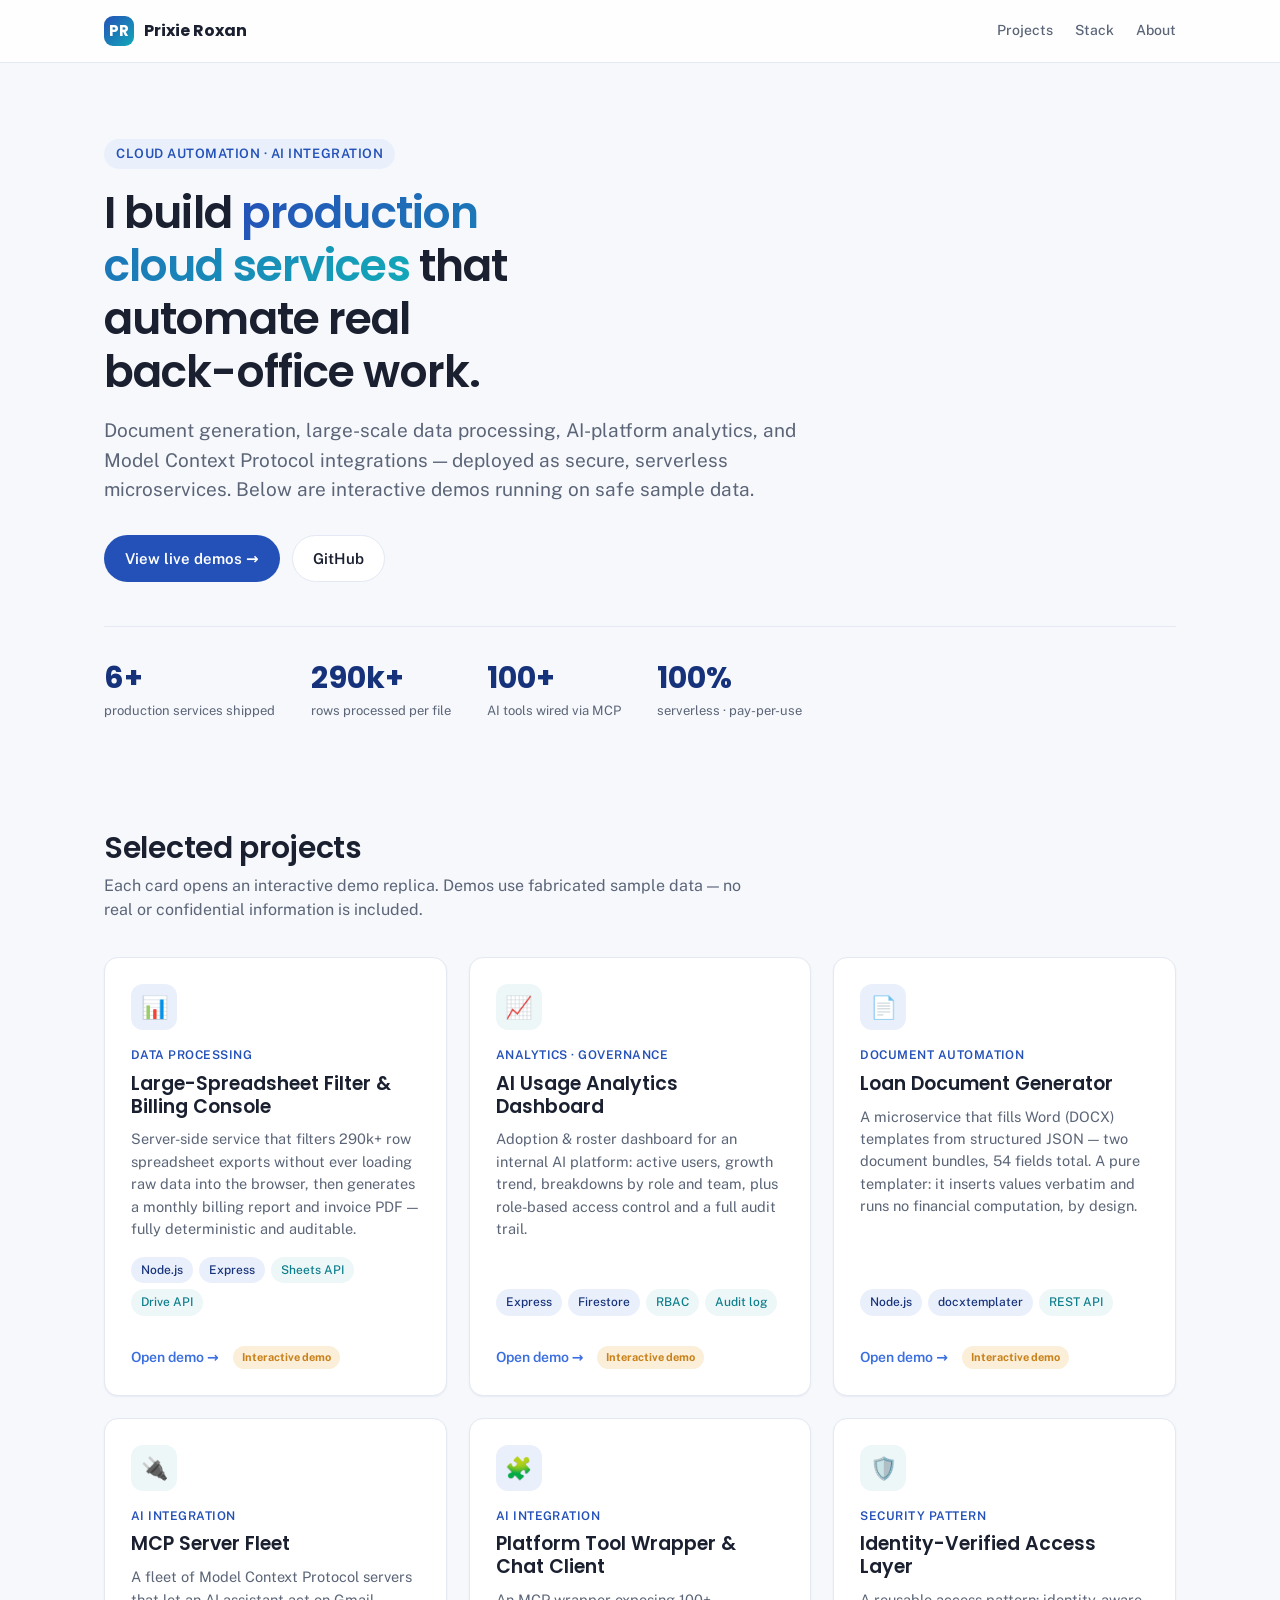
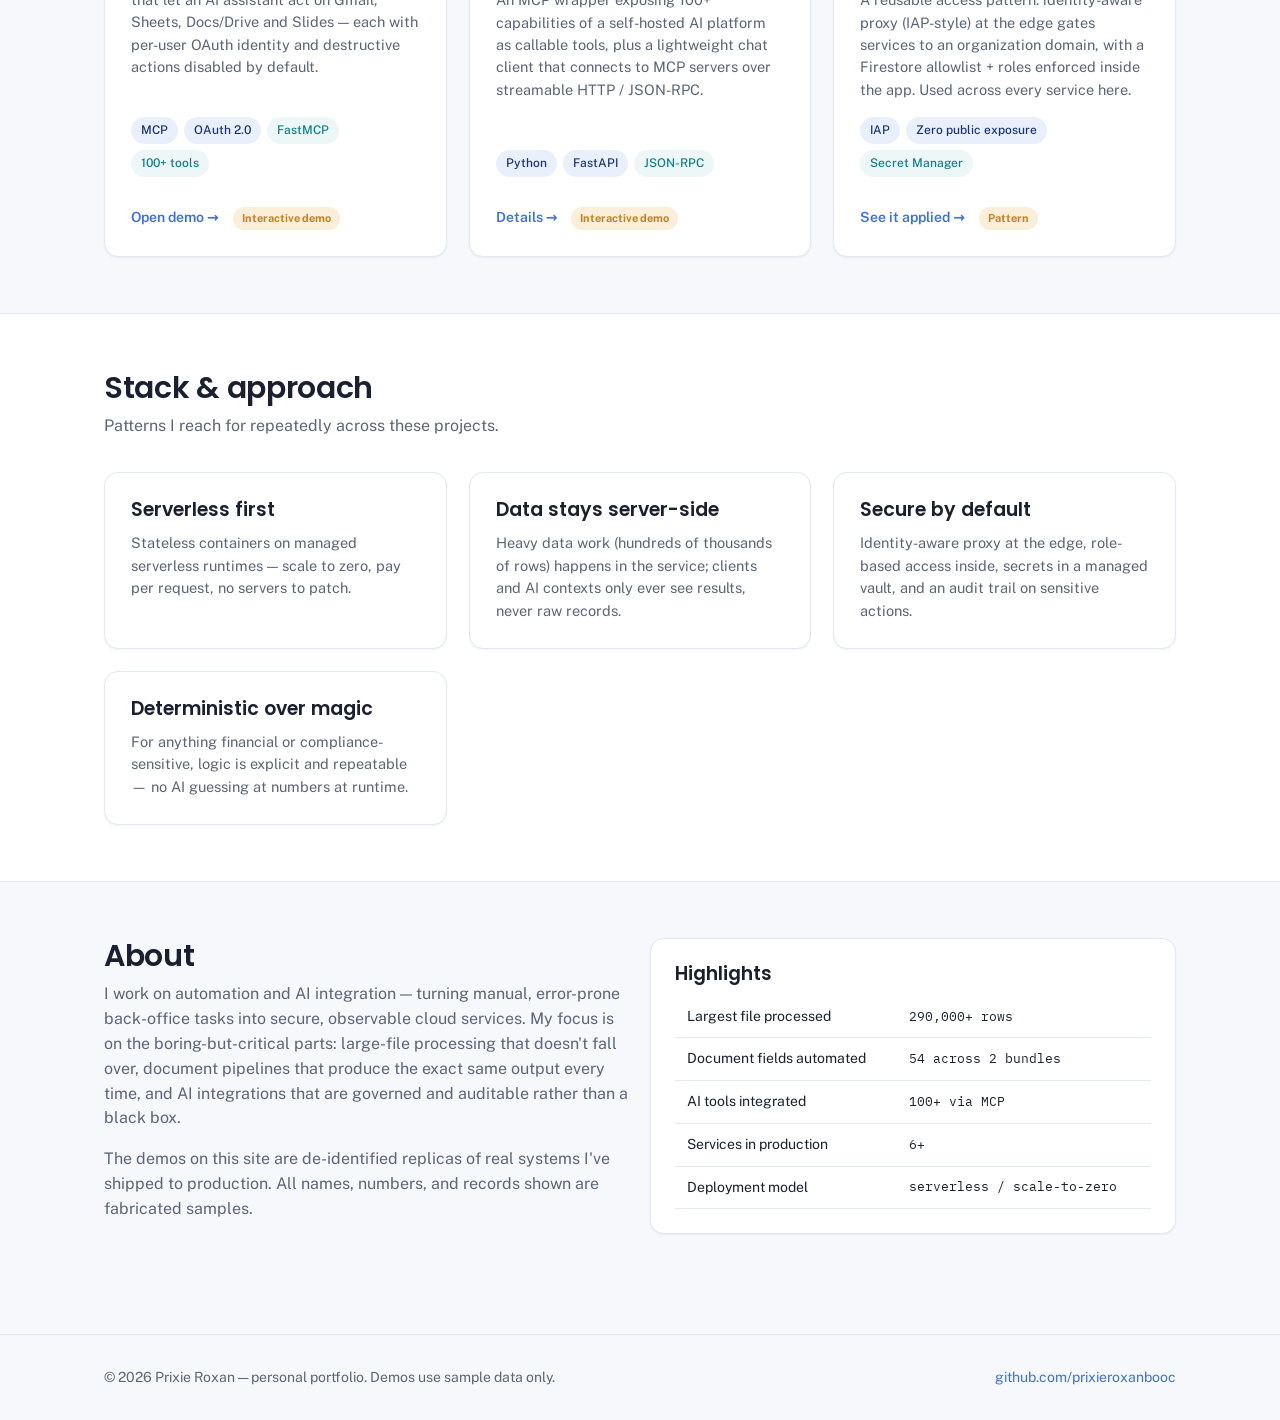
==== index.html @ 34a710b3 "Portfolio showcase: interactive demos (sample data only) Co-Authored-By: Claude Opus 4.8 (1M context" ====
<!DOCTYPE html>
<html lang="en">
<head>
<meta charset="utf-8">
<meta name="viewport" content="width=device-width, initial-scale=1">
<title>Prixie Roxan — Cloud Automation & AI Integration Portfolio</title>
<meta name="description" content="A portfolio of production cloud services, automation pipelines, and AI tool integrations — interactive demos with sample data.">
<link rel="preconnect" href="https://fonts.googleapis.com">
<link href="https://fonts.googleapis.com/css2?family=Poppins:wght@500;600;700&family=Public+Sans:wght@400;500;600&family=IBM+Plex+Mono:wght@400;500&display=swap" rel="stylesheet">
<link rel="stylesheet" href="styles.css">
</head>
<body>

<nav class="nav">
  <div class="wrap">
    <div class="brand"><span class="mark">PR</span> Prixie&nbsp;Roxan</div>
    <div class="nav-links">
      <a href="#projects">Projects</a>
      <a href="#stack">Stack</a>
      <a href="#about">About</a>
    </div>
  </div>
</nav>

<header class="hero">
  <div class="wrap">
    <span class="eyebrow">Cloud Automation · AI Integration</span>
    <h1>I build <span class="grad">production cloud services</span> that automate real back-office work.</h1>
    <p class="lead">Document generation, large-scale data processing, AI-platform analytics, and Model Context Protocol integrations — deployed as secure, serverless microservices. Below are interactive demos running on safe sample data.</p>
    <div class="cta">
      <a class="btn btn-primary" href="#projects">View live demos →</a>
      <a class="btn btn-ghost" href="https://github.com/prixieroxanbooc" target="_blank" rel="noopener">GitHub</a>
    </div>
    <div class="stats">
      <div class="stat"><div class="n">6+</div><div class="l">production services shipped</div></div>
      <div class="stat"><div class="n">290k+</div><div class="l">rows processed per file</div></div>
      <div class="stat"><div class="n">100+</div><div class="l">AI tools wired via MCP</div></div>
      <div class="stat"><div class="n">100%</div><div class="l">serverless · pay-per-use</div></div>
    </div>
  </div>
</header>

<section class="section" id="projects">
  <div class="wrap">
    <h2>Selected projects</h2>
    <p class="sub">Each card opens an interactive demo replica. Demos use fabricated sample data — no real or confidential information is included.</p>

    <div class="grid">

      <!-- 1 -->
      <article class="card">
        <div class="ico" style="background:#eaf0fb;color:#2451b8">📊</div>
        <div class="tag">Data processing</div>
        <h3>Large-Spreadsheet Filter & Billing Console</h3>
        <p>Server-side service that filters 290k+ row spreadsheet exports without ever loading raw data into the browser, then generates a monthly billing report and invoice PDF — fully deterministic and auditable.</p>
        <div class="meta"><span class="chip">Node.js</span><span class="chip">Express</span><span class="chip alt">Sheets API</span><span class="chip alt">Drive API</span></div>
        <div class="foot">
          <a href="demo-spreadsheet-filter.html">Open demo →</a>
          <span class="badge-demo">Interactive demo</span>
        </div>
      </article>

      <!-- 2 -->
      <article class="card">
        <div class="ico" style="background:#eef7f8;color:#0d7e8c">📈</div>
        <div class="tag">Analytics · Governance</div>
        <h3>AI Usage Analytics Dashboard</h3>
        <p>Adoption & roster dashboard for an internal AI platform: active users, growth trend, breakdowns by role and team, plus role-based access control and a full audit trail.</p>
        <div class="meta"><span class="chip">Express</span><span class="chip">Firestore</span><span class="chip alt">RBAC</span><span class="chip alt">Audit log</span></div>
        <div class="foot">
          <a href="demo-dashboard.html">Open demo →</a>
          <span class="badge-demo">Interactive demo</span>
        </div>
      </article>

      <!-- 3 -->
      <article class="card">
        <div class="ico" style="background:#eaf0fb;color:#2451b8">📄</div>
        <div class="tag">Document automation</div>
        <h3>Loan Document Generator</h3>
        <p>A microservice that fills Word (DOCX) templates from structured JSON — two document bundles, 54 fields total. A pure templater: it inserts values verbatim and runs no financial computation, by design.</p>
        <div class="meta"><span class="chip">Node.js</span><span class="chip">docxtemplater</span><span class="chip alt">REST API</span></div>
        <div class="foot">
          <a href="demo-loan-docs.html">Open demo →</a>
          <span class="badge-demo">Interactive demo</span>
        </div>
      </article>

      <!-- 4 -->
      <article class="card">
        <div class="ico" style="background:#eef7f8;color:#0d7e8c">🔌</div>
        <div class="tag">AI integration</div>
        <h3>MCP Server Fleet</h3>
        <p>A fleet of Model Context Protocol servers that let an AI assistant act on Gmail, Sheets, Docs/Drive and Slides — each with per-user OAuth identity and destructive actions disabled by default.</p>
        <div class="meta"><span class="chip">MCP</span><span class="chip">OAuth 2.0</span><span class="chip alt">FastMCP</span><span class="chip alt">100+ tools</span></div>
        <div class="foot">
          <a href="demo-mcp.html">Open demo →</a>
          <span class="badge-demo">Interactive demo</span>
        </div>
      </article>

      <!-- 5 -->
      <article class="card">
        <div class="ico" style="background:#eaf0fb;color:#2451b8">🧩</div>
        <div class="tag">AI integration</div>
        <h3>Platform Tool Wrapper & Chat Client</h3>
        <p>An MCP wrapper exposing 100+ capabilities of a self-hosted AI platform as callable tools, plus a lightweight chat client that connects to MCP servers over streamable HTTP / JSON-RPC.</p>
        <div class="meta"><span class="chip">Python</span><span class="chip">FastAPI</span><span class="chip alt">JSON-RPC</span></div>
        <div class="foot">
          <a href="demo-mcp.html#wrapper">Details →</a>
          <span class="badge-demo">Interactive demo</span>
        </div>
      </article>

      <!-- 6 -->
      <article class="card">
        <div class="ico" style="background:#eef7f8;color:#0d7e8c">🛡️</div>
        <div class="tag">Security pattern</div>
        <h3>Identity-Verified Access Layer</h3>
        <p>A reusable access pattern: identity-aware proxy (IAP-style) at the edge gates services to an organization domain, with a Firestore allowlist + roles enforced inside the app. Used across every service here.</p>
        <div class="meta"><span class="chip">IAP</span><span class="chip">Zero public exposure</span><span class="chip alt">Secret Manager</span></div>
        <div class="foot">
          <a href="demo-dashboard.html#security">See it applied →</a>
          <span class="badge-demo">Pattern</span>
        </div>
      </article>

    </div>
  </div>
</section>

<section class="section" id="stack" style="background:#fff;border-top:1px solid var(--border);border-bottom:1px solid var(--border)">
  <div class="wrap">
    <h2>Stack & approach</h2>
    <p class="sub">Patterns I reach for repeatedly across these projects.</p>
    <div class="grid" style="grid-template-columns:repeat(auto-fill,minmax(260px,1fr))">
      <div class="card"><h3>Serverless first</h3><p>Stateless containers on managed serverless runtimes — scale to zero, pay per request, no servers to patch.</p></div>
      <div class="card"><h3>Data stays server-side</h3><p>Heavy data work (hundreds of thousands of rows) happens in the service; clients and AI contexts only ever see results, never raw records.</p></div>
      <div class="card"><h3>Secure by default</h3><p>Identity-aware proxy at the edge, role-based access inside, secrets in a managed vault, and an audit trail on sensitive actions.</p></div>
      <div class="card"><h3>Deterministic over magic</h3><p>For anything financial or compliance-sensitive, logic is explicit and repeatable — no AI guessing at numbers at runtime.</p></div>
    </div>
  </div>
</section>

<section class="section" id="about">
  <div class="wrap">
    <div class="row">
      <div class="col">
        <h2>About</h2>
        <p class="sub" style="font-size:16px">I work on automation and AI integration — turning manual, error-prone back-office tasks into secure, observable cloud services. My focus is on the boring-but-critical parts: large-file processing that doesn't fall over, document pipelines that produce the exact same output every time, and AI integrations that are governed and auditable rather than a black box.</p>
        <p class="sub" style="font-size:16px;margin-top:14px">The demos on this site are de-identified replicas of real systems I've shipped to production. All names, numbers, and records shown are fabricated samples.</p>
      </div>
      <div class="col">
        <div class="panel panel-pad">
          <h3 style="margin-bottom:10px">Highlights</h3>
          <table>
            <tr><td>Largest file processed</td><td class="mono">290,000+ rows</td></tr>
            <tr><td>Document fields automated</td><td class="mono">54 across 2 bundles</td></tr>
            <tr><td>AI tools integrated</td><td class="mono">100+ via MCP</td></tr>
            <tr><td>Services in production</td><td class="mono">6+</td></tr>
            <tr><td>Deployment model</td><td class="mono">serverless / scale-to-zero</td></tr>
          </table>
        </div>
      </div>
    </div>
  </div>
</section>

<footer>
  <div class="wrap">
    <div>© <span id="yr"></span> Prixie Roxan — personal portfolio. Demos use sample data only.</div>
    <div><a href="https://github.com/prixieroxanbooc" target="_blank" rel="noopener">github.com/prixieroxanbooc</a></div>
  </div>
</footer>

<script>document.getElementById('yr').textContent = new Date().getFullYear();</script>
</body>
</html>
---- styles.css ----
/* ============================================================
   Portfolio — shared styles (neutral, no client branding)
   ============================================================ */
:root {
  --blue:        #2451b8;
  --blue-deep:   #16327a;
  --blue-bright: #3b6fe0;
  --blue-soft:   #eaf0fb;
  --teal:        #12a8b8;
  --bg:          #f6f8fc;
  --surface:     #ffffff;
  --border:      #e3e8f2;
  --ink:         #1a2030;
  --muted:       #5b6577;
  --success:     #1e9e6a; --success-soft:#e2f4ec;
  --warning:     #c9821b; --warning-soft:#fbefda;
  --danger:      #c23b2e; --danger-soft: #fae7e4;
  --radius-sm: 8px; --radius: 14px; --radius-lg: 20px; --pill: 999px;
  --shadow-sm: 0 1px 2px rgba(20,40,90,.06);
  --shadow:    0 14px 40px -22px rgba(20,40,90,.40);
  --font-display: "Poppins", system-ui, -apple-system, Segoe UI, sans-serif;
  --font-body:    "Public Sans", system-ui, -apple-system, Segoe UI, sans-serif;
  --font-mono:    "IBM Plex Mono", ui-monospace, SFMono-Regular, monospace;
}

* { box-sizing: border-box; }
html { scroll-behavior: smooth; }
body {
  margin: 0; background: var(--bg); color: var(--ink);
  font-family: var(--font-body); font-size: 16px; line-height: 1.55;
  -webkit-font-smoothing: antialiased;
}
h1,h2,h3,h4 { font-family: var(--font-display); font-weight: 600; line-height: 1.2; margin: 0; }
a { color: var(--blue-bright); text-decoration: none; }
a:hover { text-decoration: underline; }
.wrap { max-width: 1120px; margin: 0 auto; padding: 0 24px; }

/* ---- top nav ---- */
.nav {
  position: sticky; top: 0; z-index: 20;
  background: rgba(255,255,255,.85); backdrop-filter: blur(10px);
  border-bottom: 1px solid var(--border);
}
.nav .wrap { display: flex; align-items: center; justify-content: space-between; height: 62px; }
.brand { display: flex; align-items: center; gap: 10px; font-family: var(--font-display); font-weight: 700; color: var(--ink); }
.brand .mark {
  width: 30px; height: 30px; border-radius: 9px;
  background: linear-gradient(135deg, var(--blue), var(--teal));
  display: grid; place-items: center; color: #fff; font-weight: 700; font-size: 15px;
}
.nav-links { display: flex; gap: 22px; font-size: 14px; }
.nav-links a { color: var(--muted); font-weight: 500; }
.nav-links a:hover { color: var(--ink); text-decoration: none; }

/* ---- hero ---- */
.hero { padding: 76px 0 52px; }
.hero .eyebrow {
  display: inline-block; font-size: 13px; font-weight: 600; letter-spacing: .04em;
  text-transform: uppercase; color: var(--blue); background: var(--blue-soft);
  padding: 5px 12px; border-radius: var(--pill); margin-bottom: 18px;
}
.hero h1 { font-size: 44px; letter-spacing: -.02em; max-width: 16ch; }
.hero h1 .grad { background: linear-gradient(120deg, var(--blue), var(--teal)); -webkit-background-clip: text; background-clip: text; color: transparent; }
.hero p.lead { font-size: 19px; color: var(--muted); max-width: 60ch; margin: 18px 0 0; }
.hero .cta { margin-top: 30px; display: flex; gap: 12px; flex-wrap: wrap; }

/* ---- buttons ---- */
.btn {
  font-family: var(--font-body); font-weight: 600; font-size: 15px;
  padding: 11px 20px; border-radius: var(--pill); border: 1px solid transparent;
  cursor: pointer; display: inline-flex; align-items: center; gap: 8px; transition: .15s;
}
.btn-primary { background: var(--blue); color: #fff; }
.btn-primary:hover { background: var(--blue-deep); text-decoration: none; }
.btn-ghost { background: var(--surface); color: var(--ink); border-color: var(--border); }
.btn-ghost:hover { border-color: var(--blue-bright); color: var(--blue-bright); text-decoration: none; }
.btn-sm { padding: 8px 14px; font-size: 13px; }

/* ---- stats strip ---- */
.stats { display: flex; gap: 36px; flex-wrap: wrap; margin-top: 44px; padding-top: 28px; border-top: 1px solid var(--border); }
.stat .n { font-family: var(--font-display); font-weight: 700; font-size: 30px; color: var(--blue-deep); }
.stat .l { font-size: 13px; color: var(--muted); }

/* ---- section ---- */
.section { padding: 56px 0; }
.section h2 { font-size: 30px; letter-spacing: -.01em; }
.section .sub { color: var(--muted); margin-top: 8px; max-width: 64ch; }

/* ---- project grid ---- */
.grid { display: grid; grid-template-columns: repeat(auto-fill, minmax(330px, 1fr)); gap: 22px; margin-top: 34px; }
.card {
  background: var(--surface); border: 1px solid var(--border); border-radius: var(--radius);
  padding: 26px; box-shadow: var(--shadow-sm); transition: .18s; display: flex; flex-direction: column;
}
.card:hover { transform: translateY(-3px); box-shadow: var(--shadow); border-color: #cfd9ee; }
.card .ico { width: 46px; height: 46px; border-radius: 12px; display: grid; place-items: center; font-size: 22px; margin-bottom: 16px; }
.card h3 { font-size: 19px; }
.card .tag { font-size: 12px; font-weight: 600; color: var(--blue); text-transform: uppercase; letter-spacing: .04em; margin-bottom: 8px; }
.card p { color: var(--muted); font-size: 14.5px; margin: 10px 0 0; flex: 1; }
.card .meta { display: flex; flex-wrap: wrap; gap: 6px; margin: 16px 0; }
.chip { font-size: 12px; font-weight: 500; background: var(--blue-soft); color: var(--blue-deep); padding: 4px 10px; border-radius: var(--pill); }
.chip.alt { background: #eef7f8; color: #0d7e8c; }
.card .foot { display: flex; gap: 14px; align-items: center; margin-top: auto; padding-top: 14px; }
.card .foot a { font-size: 14px; font-weight: 600; }
.badge-live { font-size: 11px; font-weight: 700; color: var(--success); background: var(--success-soft); padding: 3px 9px; border-radius: var(--pill); display: inline-flex; gap: 5px; align-items: center; }
.badge-live::before { content:""; width: 7px; height: 7px; border-radius: 50%; background: var(--success); }
.badge-demo { font-size: 11px; font-weight: 700; color: var(--warning); background: var(--warning-soft); padding: 3px 9px; border-radius: var(--pill); }

/* ---- demo page shell ---- */
.demo-banner {
  background: linear-gradient(120deg, var(--blue-deep), var(--blue));
  color: #fff; padding: 8px 0; font-size: 13px; text-align: center;
}
.demo-banner a { color: #fff; text-decoration: underline; font-weight: 600; }
.demo-head { padding: 40px 0 10px; }
.demo-head .tag { color: var(--blue); font-weight: 600; font-size: 13px; text-transform: uppercase; letter-spacing: .04em; }
.demo-head h1 { font-size: 34px; margin: 8px 0; }
.demo-head p { color: var(--muted); max-width: 70ch; }

.panel { background: var(--surface); border: 1px solid var(--border); border-radius: var(--radius); box-shadow: var(--shadow-sm); }
.panel-pad { padding: 24px; }
.row { display: flex; gap: 20px; flex-wrap: wrap; }
.col { flex: 1; min-width: 280px; }

label.fld { display: block; font-size: 13px; font-weight: 600; color: var(--muted); margin: 14px 0 6px; }
select, input[type=text], input[type=number] {
  width: 100%; padding: 10px 12px; border: 1px solid var(--border); border-radius: var(--radius-sm);
  font-family: var(--font-body); font-size: 15px; background: #fff; color: var(--ink);
}
select:focus, input:focus { outline: 2px solid var(--blue-soft); border-color: var(--blue-bright); }

table { width: 100%; border-collapse: collapse; font-size: 14px; }
th, td { text-align: left; padding: 10px 12px; border-bottom: 1px solid var(--border); }
th { font-size: 12px; text-transform: uppercase; letter-spacing: .03em; color: var(--muted); }
tr:hover td { background: #fafcff; }
.mono { font-family: var(--font-mono); font-size: 13px; }

.kpi-grid { display: grid; grid-template-columns: repeat(auto-fit, minmax(150px,1fr)); gap: 16px; }
.kpi { background: var(--surface); border: 1px solid var(--border); border-radius: var(--radius); padding: 18px; }
.kpi .n { font-family: var(--font-display); font-weight: 700; font-size: 28px; color: var(--blue-deep); }
.kpi .l { font-size: 13px; color: var(--muted); margin-top: 2px; }
.kpi .d { font-size: 12px; font-weight: 600; margin-top: 6px; }
.up { color: var(--success); } .down { color: var(--danger); }

.codeblock { background: #0f1729; color: #e6edff; border-radius: var(--radius); padding: 18px 20px; font-family: var(--font-mono); font-size: 13px; overflow-x: auto; line-height: 1.6; }
.codeblock .k { color: #7fc0ff; } .codeblock .s { color: #9be7a0; } .codeblock .c { color: #6b7896; }

.tabs { display: flex; gap: 6px; border-bottom: 1px solid var(--border); margin-bottom: 18px; }
.tab { padding: 9px 16px; font-size: 14px; font-weight: 600; color: var(--muted); cursor: pointer; border-bottom: 2px solid transparent; }
.tab.active { color: var(--blue); border-bottom-color: var(--blue); }

footer { border-top: 1px solid var(--border); padding: 32px 0; color: var(--muted); font-size: 14px; margin-top: 40px; }
footer .wrap { display: flex; justify-content: space-between; flex-wrap: wrap; gap: 12px; }

@media (max-width: 640px) {
  .hero h1 { font-size: 33px; }
  .nav-links { display: none; }
}
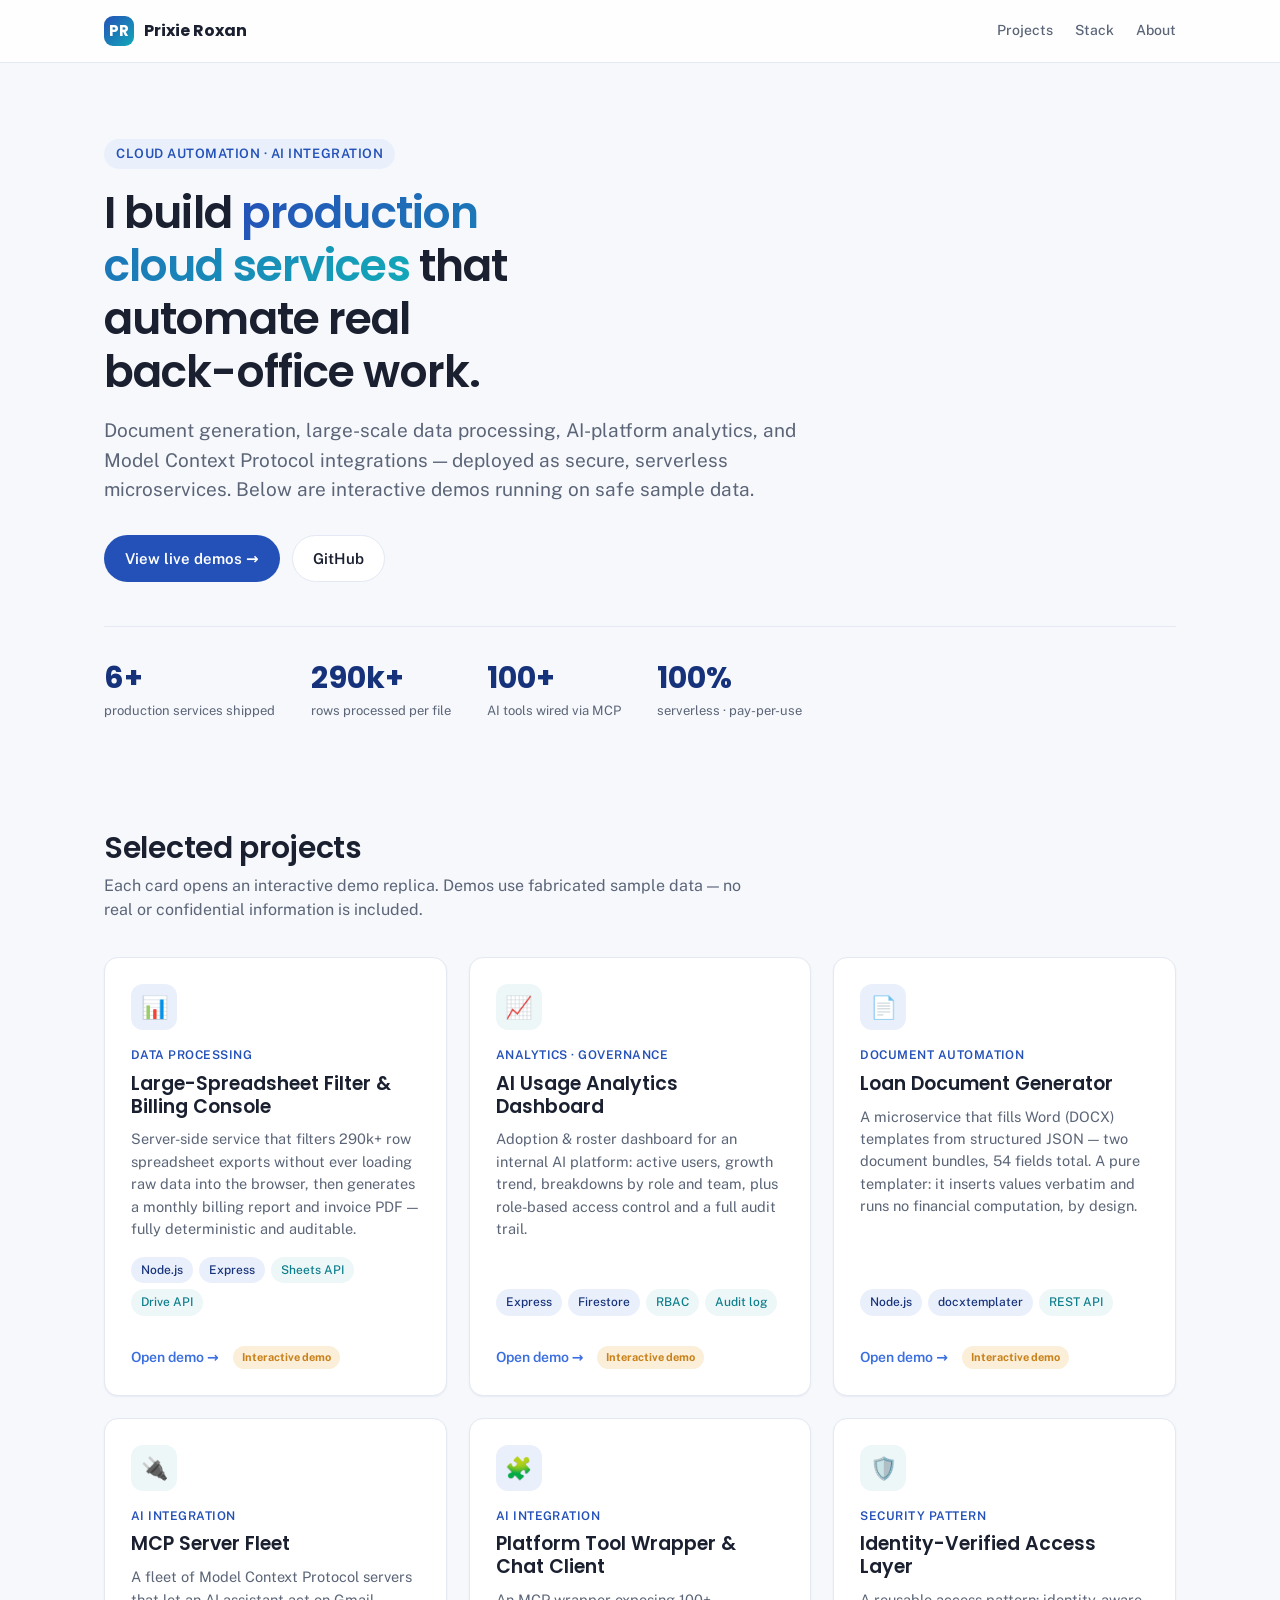
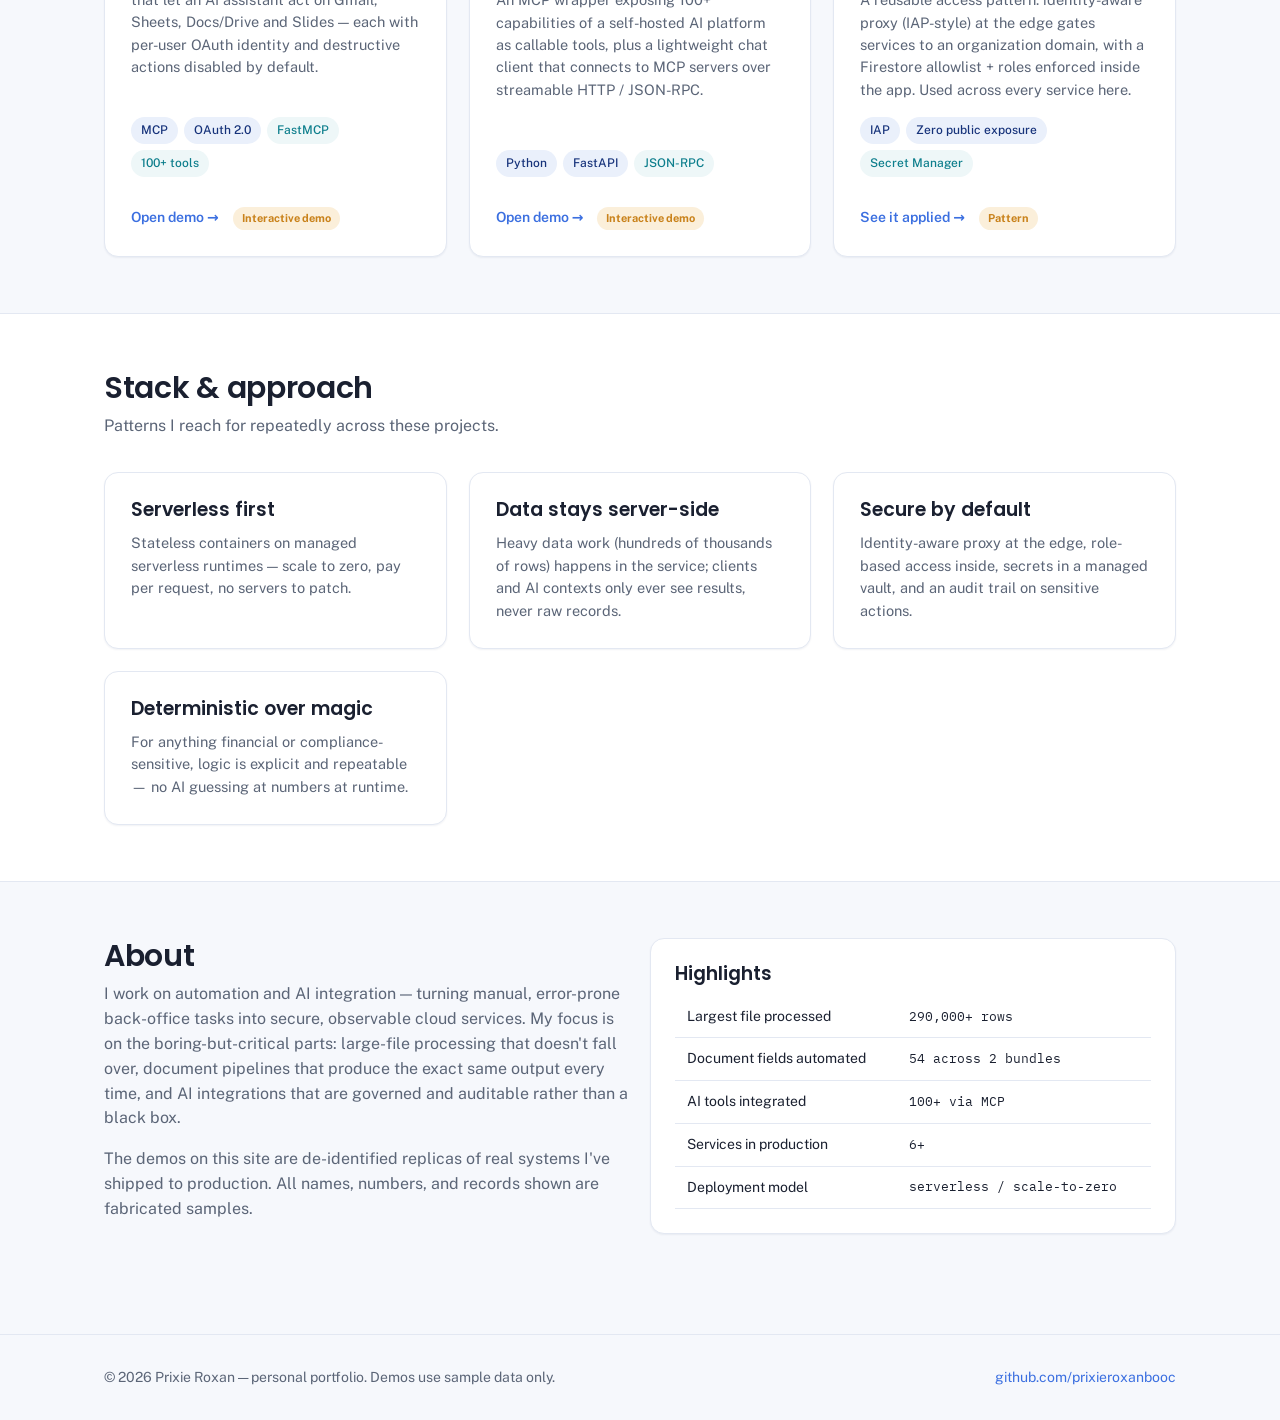
==== commit eefacb86: "Demos generate real downloadable artifacts (docx/xlsx/pdf/csv/json); add MCP chat client with option" ====
--- a/index.html
+++ b/index.html
@@ -107,7 +107,7 @@
         <p>An MCP wrapper exposing 100+ capabilities of a self-hosted AI platform as callable tools, plus a lightweight chat client that connects to MCP servers over streamable HTTP / JSON-RPC.</p>
         <div class="meta"><span class="chip">Python</span><span class="chip">FastAPI</span><span class="chip alt">JSON-RPC</span></div>
         <div class="foot">
-          <a href="demo-mcp.html#wrapper">Details →</a>
+          <a href="demo-chat-client.html">Open demo →</a>
           <span class="badge-demo">Interactive demo</span>
         </div>
       </article>
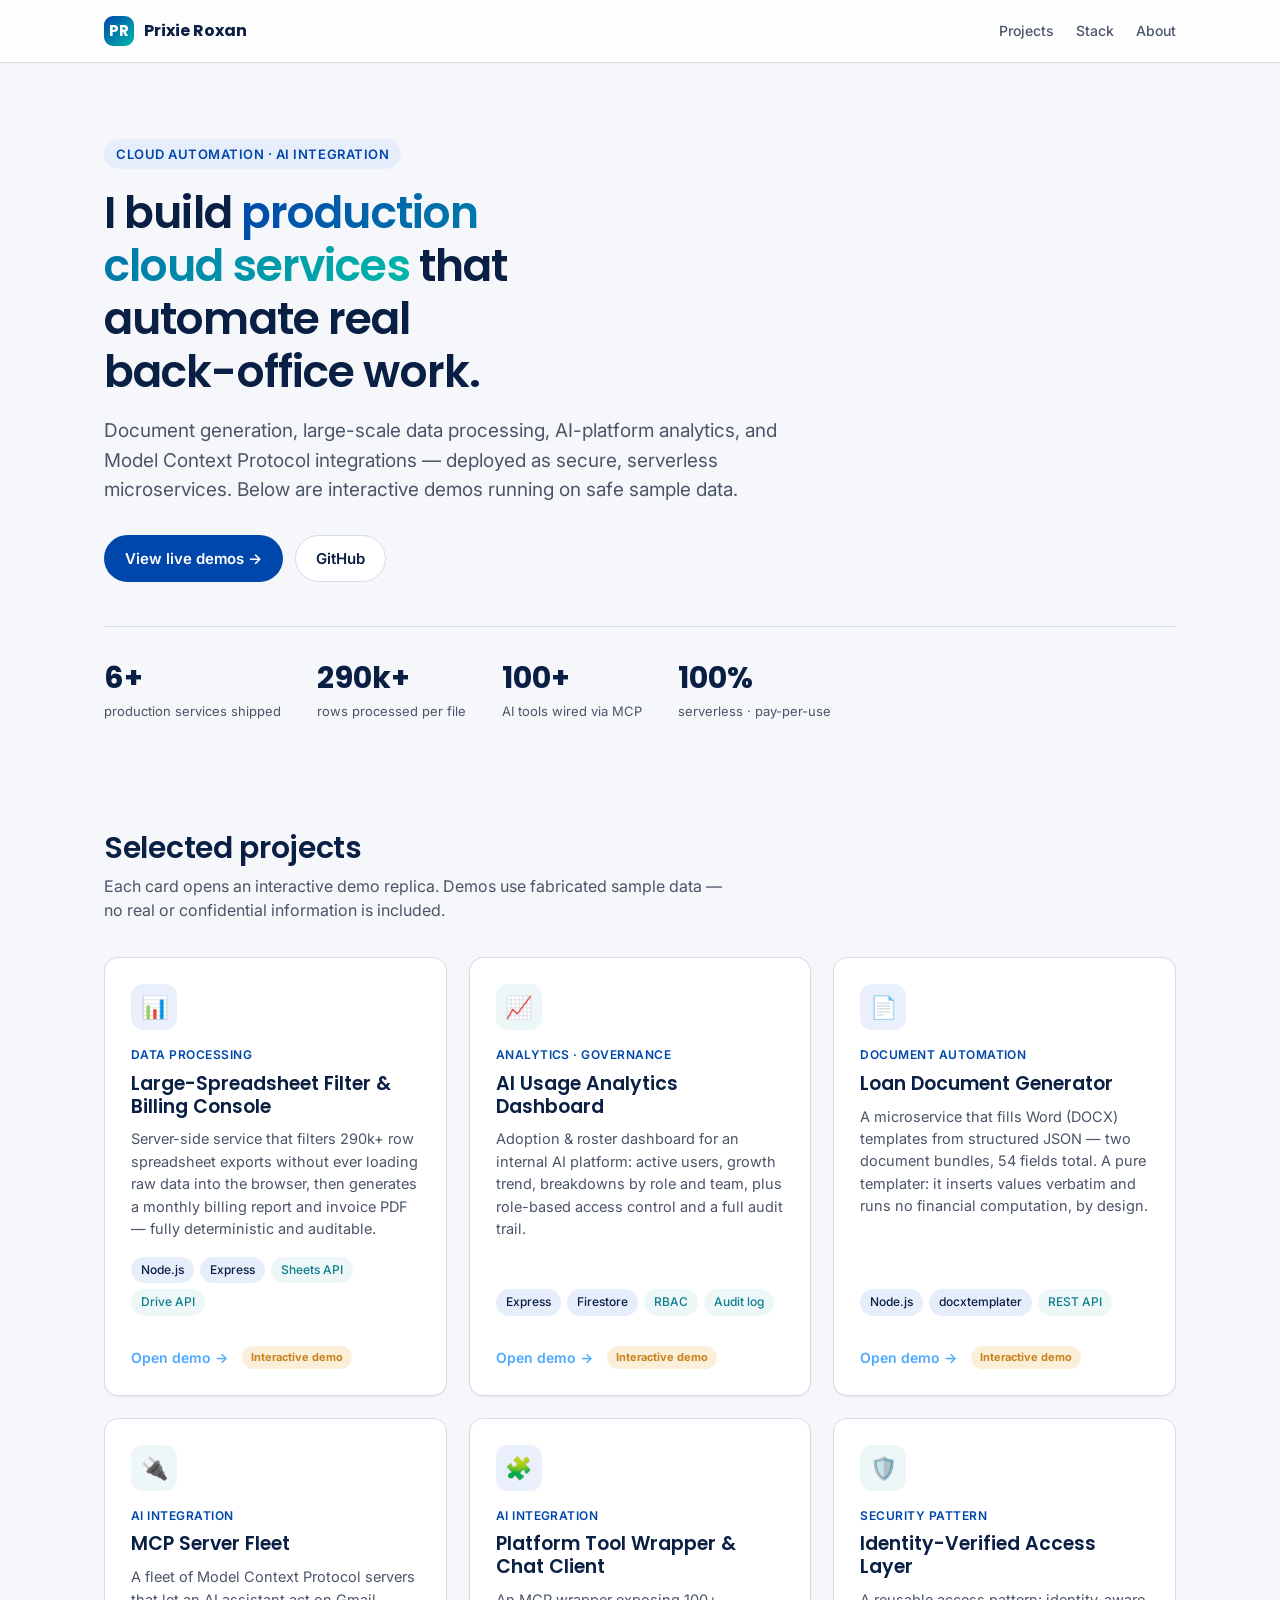
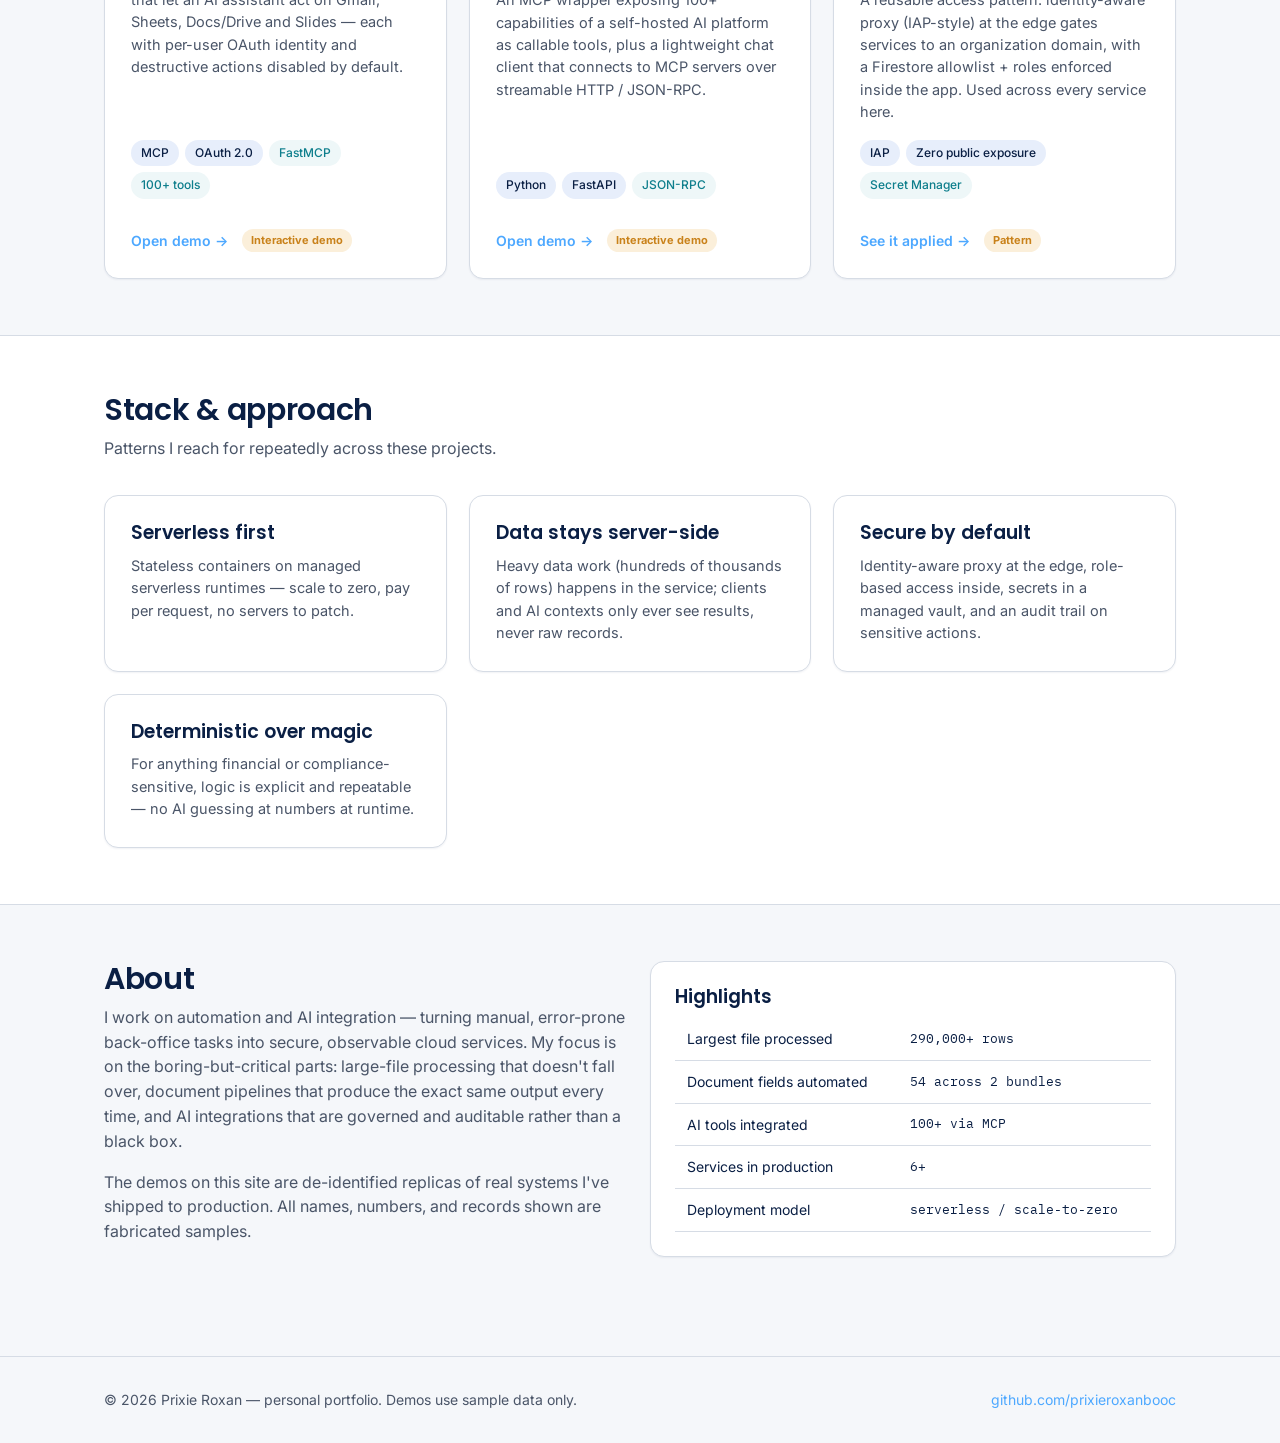
==== commit 0f78e997: "Brand outputs as NovaBank (fictional); fix PDF currency garble; add MCP server connect to chat clien" ====
--- a/index.html
+++ b/index.html
@@ -6,7 +6,7 @@
 <title>Prixie Roxan — Cloud Automation & AI Integration Portfolio</title>
 <meta name="description" content="A portfolio of production cloud services, automation pipelines, and AI tool integrations — interactive demos with sample data.">
 <link rel="preconnect" href="https://fonts.googleapis.com">
-<link href="https://fonts.googleapis.com/css2?family=Poppins:wght@500;600;700&family=Public+Sans:wght@400;500;600&family=IBM+Plex+Mono:wght@400;500&display=swap" rel="stylesheet">
+<link href="https://fonts.googleapis.com/css2?family=Poppins:wght@500;600;700&family=Inter:wght@400;500;600&family=Public+Sans:wght@400;500;600&family=IBM+Plex+Mono:wght@400;500&display=swap" rel="stylesheet">
 <link rel="stylesheet" href="styles.css">
 </head>
 <body>
--- a/styles.css
+++ b/styles.css
@@ -2,16 +2,17 @@
    Portfolio — shared styles (neutral, no client branding)
    ============================================================ */
 :root {
-  --blue:        #2451b8;
-  --blue-deep:   #16327a;
-  --blue-bright: #3b6fe0;
-  --blue-soft:   #eaf0fb;
-  --teal:        #12a8b8;
-  --bg:          #f6f8fc;
+  /* NovaBank brand palette (fictional demo bank) */
+  --blue:        #0047AB;   /* Trust Blue */
+  --blue-deep:   #0A1F44;   /* Deep Navy  */
+  --blue-bright: #4DA8FF;   /* Sky Blue   */
+  --blue-soft:   #E7EEFB;
+  --teal:        #00B8A9;   /* Teal       */
+  --bg:          #F5F7FA;   /* Light Gray */
   --surface:     #ffffff;
-  --border:      #e3e8f2;
-  --ink:         #1a2030;
-  --muted:       #5b6577;
+  --border:      #D6DCE5;   /* Medium Gray */
+  --ink:         #0A1F44;
+  --muted:       #4A5568;   /* Dark Gray  */
   --success:     #1e9e6a; --success-soft:#e2f4ec;
   --warning:     #c9821b; --warning-soft:#fbefda;
   --danger:      #c23b2e; --danger-soft: #fae7e4;
@@ -19,7 +20,7 @@
   --shadow-sm: 0 1px 2px rgba(20,40,90,.06);
   --shadow:    0 14px 40px -22px rgba(20,40,90,.40);
   --font-display: "Poppins", system-ui, -apple-system, Segoe UI, sans-serif;
-  --font-body:    "Public Sans", system-ui, -apple-system, Segoe UI, sans-serif;
+  --font-body:    "Inter", system-ui, -apple-system, Segoe UI, sans-serif;
   --font-mono:    "IBM Plex Mono", ui-monospace, SFMono-Regular, monospace;
 }
 
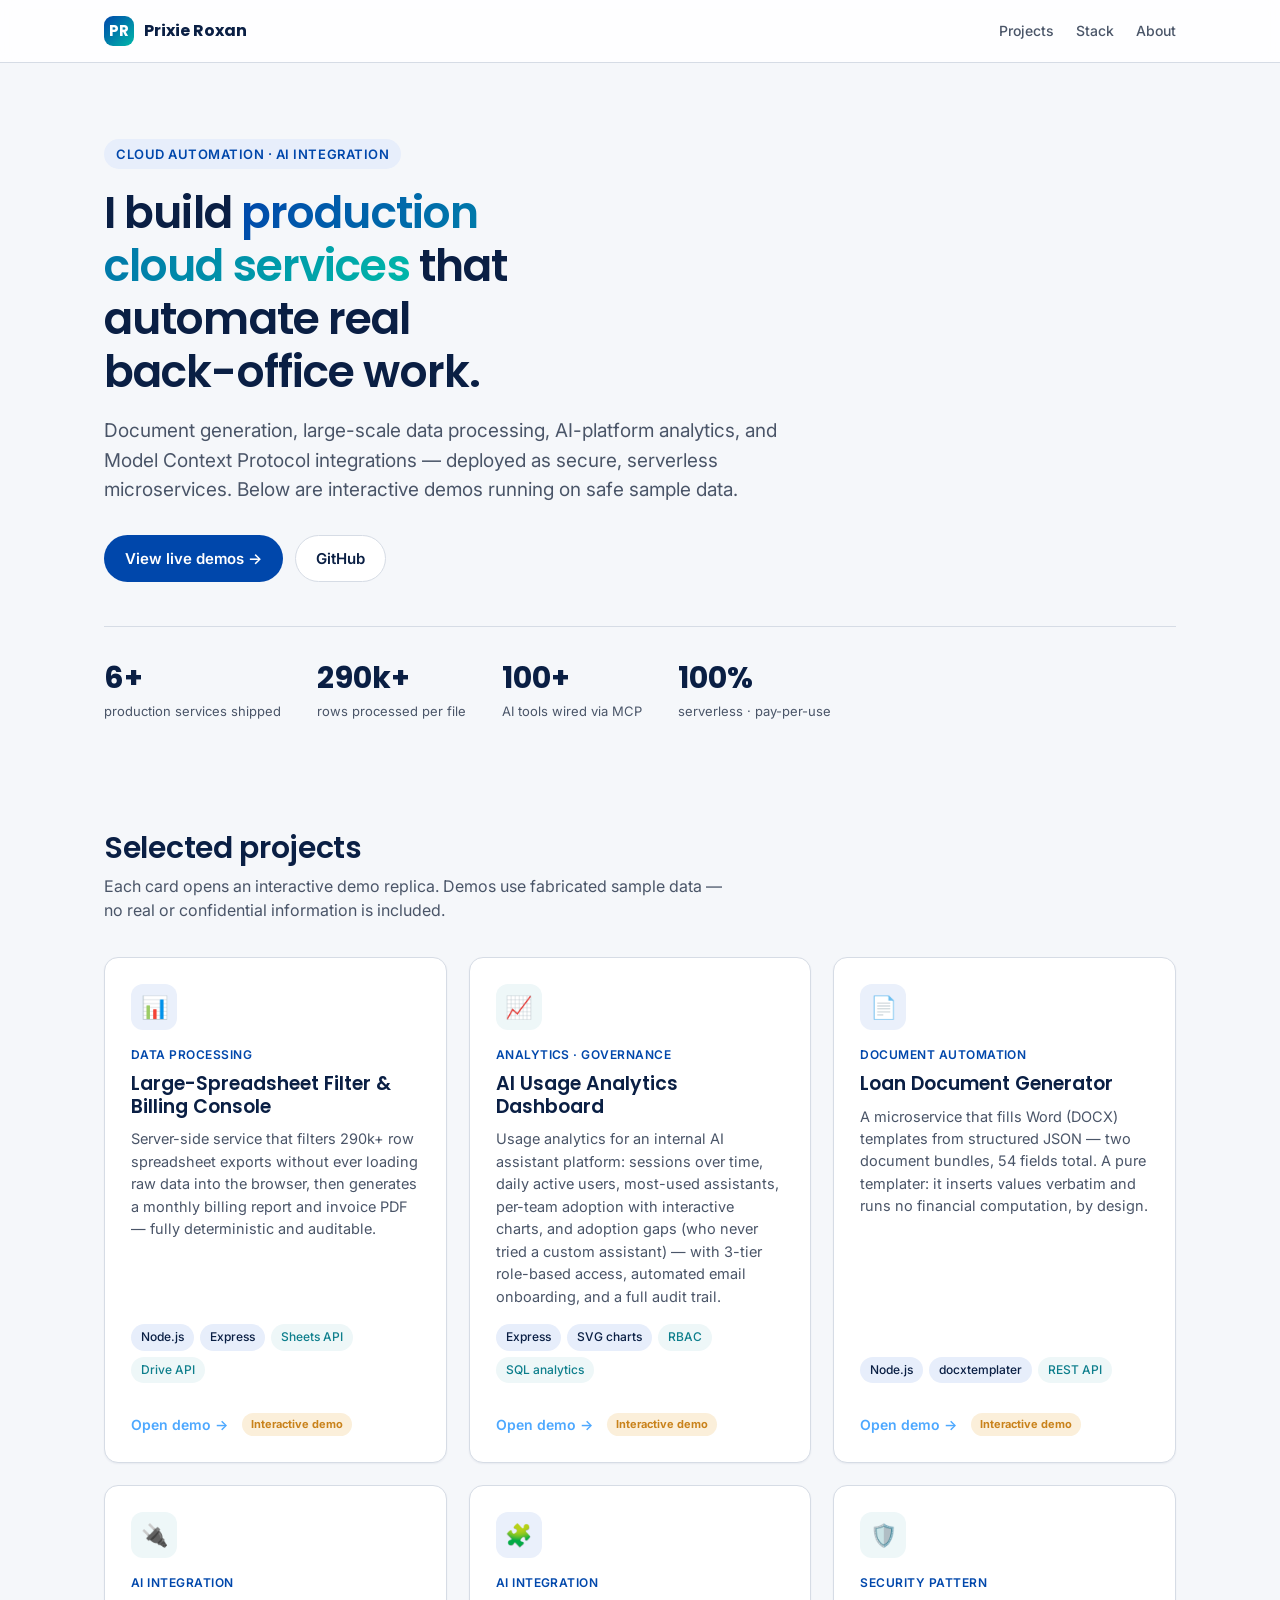
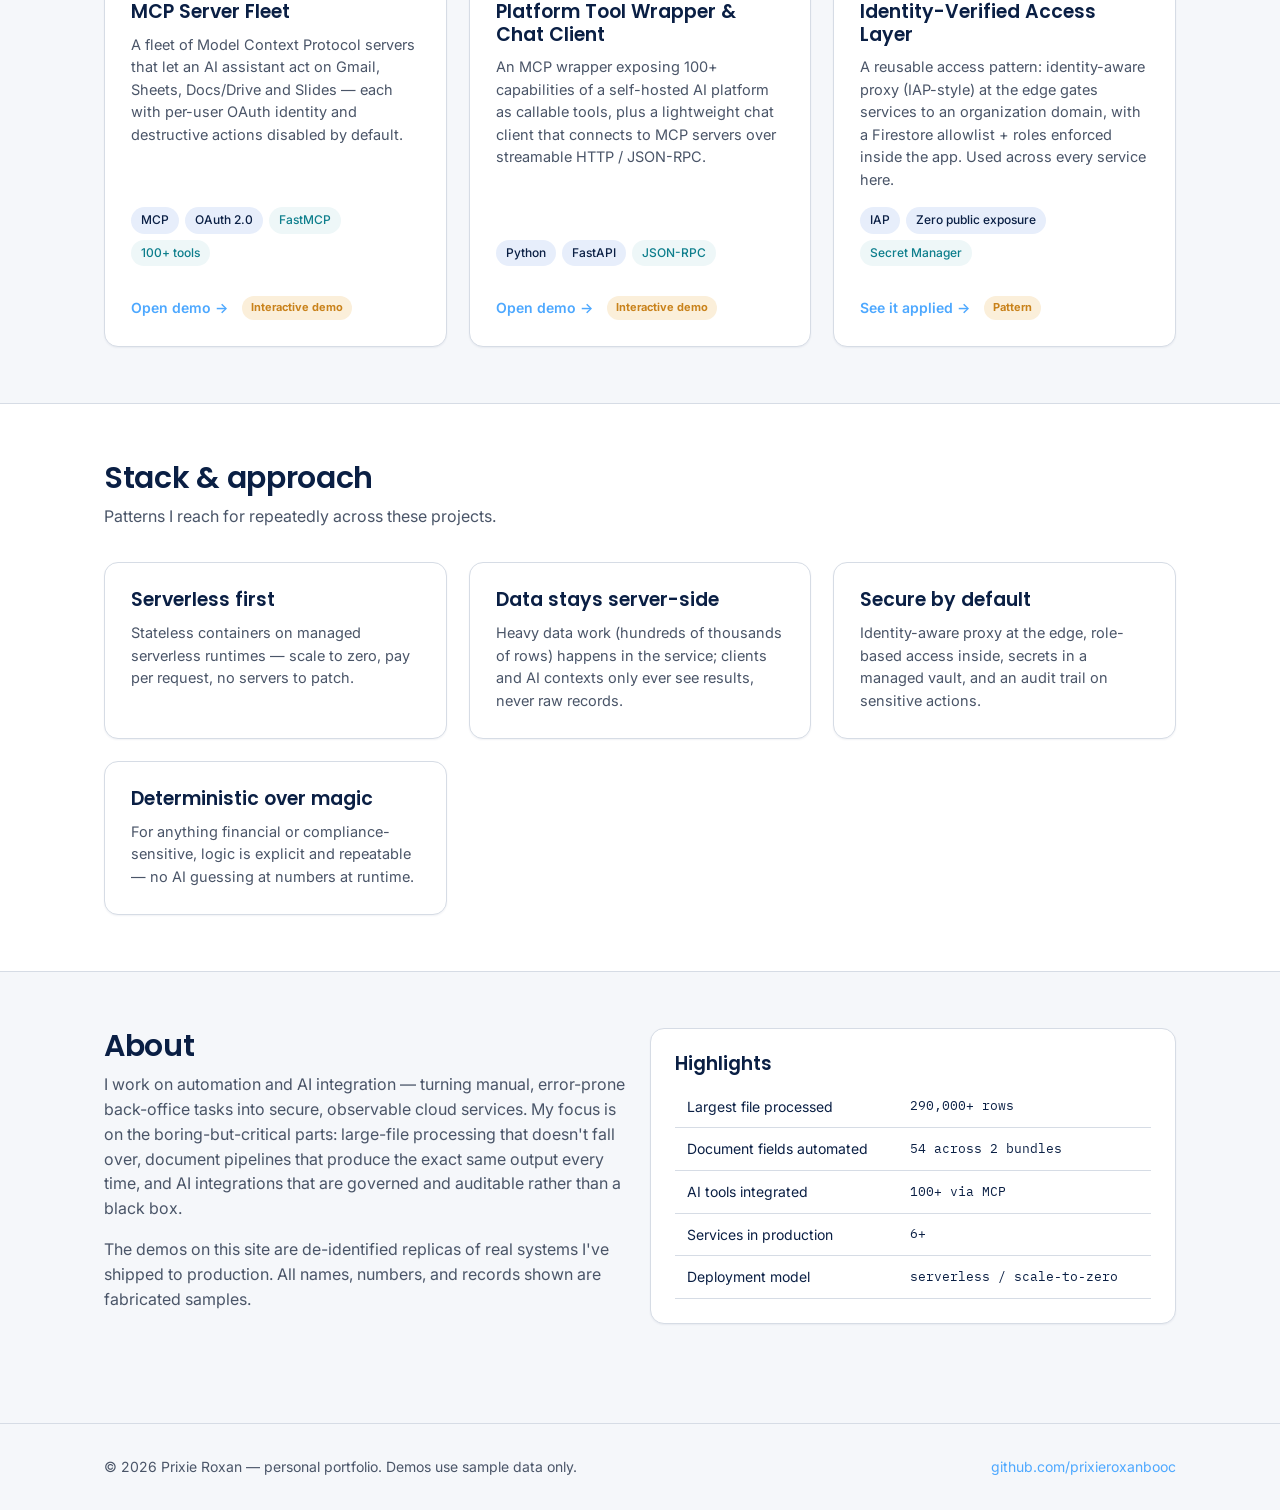
==== commit e6c420ff: "Upgrade AI Usage Analytics demo: interactive usage charts, per-team adoption, assistant insights & R" ====
--- a/index.html
+++ b/index.html
@@ -65,8 +65,8 @@
         <div class="ico" style="background:#eef7f8;color:#0d7e8c">📈</div>
         <div class="tag">Analytics · Governance</div>
         <h3>AI Usage Analytics Dashboard</h3>
-        <p>Adoption & roster dashboard for an internal AI platform: active users, growth trend, breakdowns by role and team, plus role-based access control and a full audit trail.</p>
-        <div class="meta"><span class="chip">Express</span><span class="chip">Firestore</span><span class="chip alt">RBAC</span><span class="chip alt">Audit log</span></div>
+        <p>Usage analytics for an internal AI assistant platform: sessions over time, daily active users, most-used assistants, per-team adoption with interactive charts, and adoption gaps (who never tried a custom assistant) — with 3-tier role-based access, automated email onboarding, and a full audit trail.</p>
+        <div class="meta"><span class="chip">Express</span><span class="chip">SVG charts</span><span class="chip alt">RBAC</span><span class="chip alt">SQL analytics</span></div>
         <div class="foot">
           <a href="demo-dashboard.html">Open demo →</a>
           <span class="badge-demo">Interactive demo</span>
